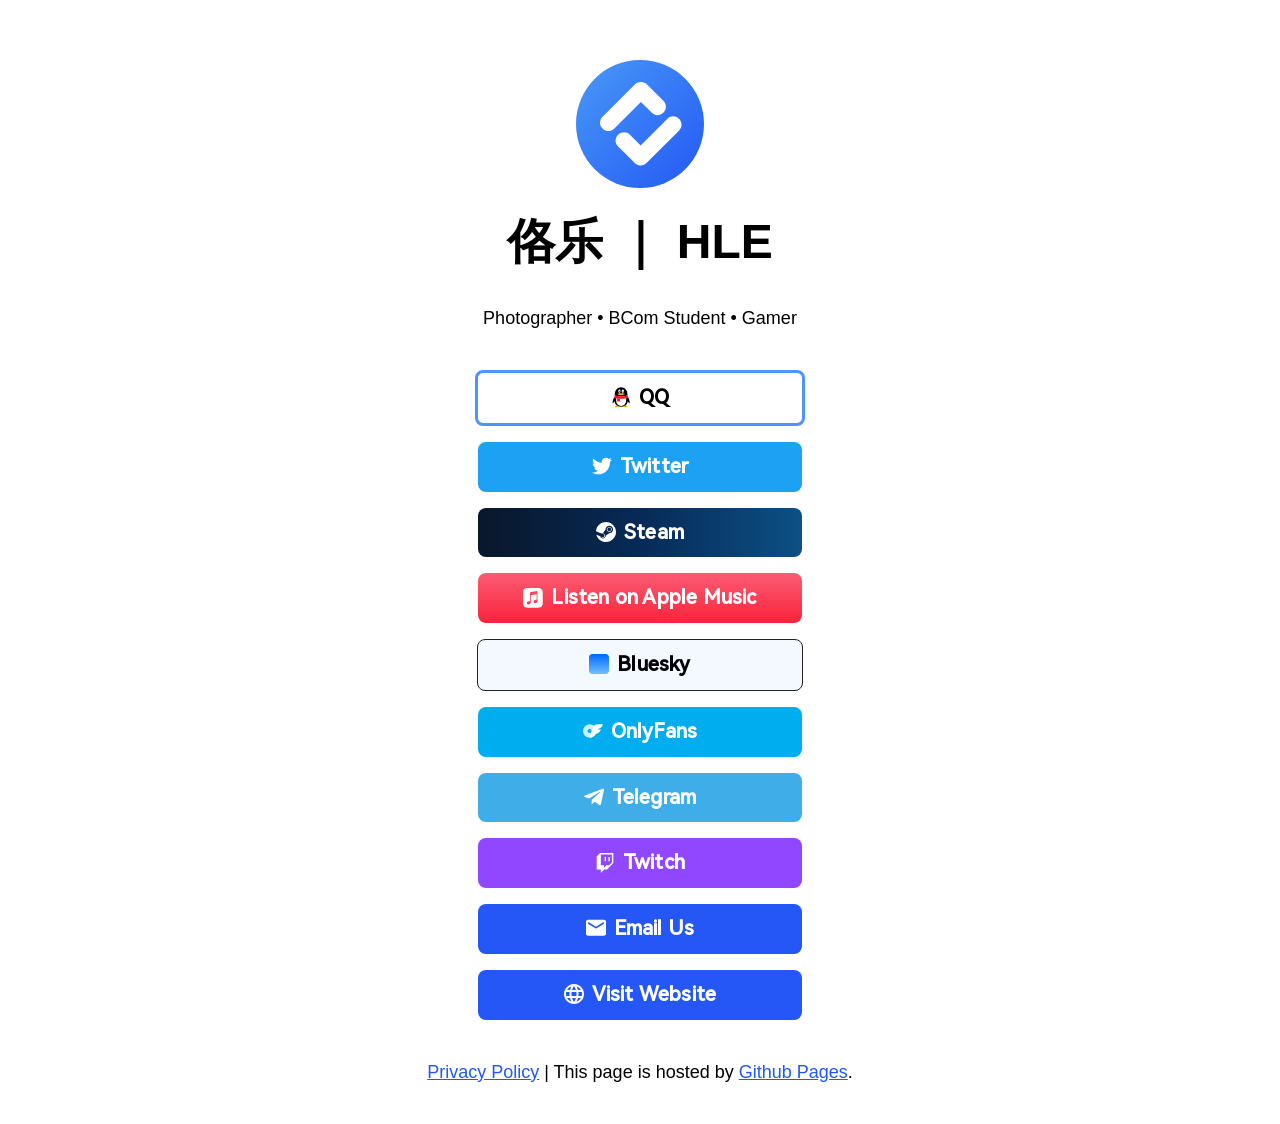
==== index.html @ e10f3ffd "fix error" ====
<!DOCTYPE html>
<html lang="en">

<head>

  <!-- Page Information
  –––––––––––––––––––––––––––––––––––––––––––––––––– -->
  <meta charset="utf-8">
  <title>HLE's Link Navigator</title>
  <meta name="description" content="https://hle.icu">
  <meta name="author" content="HLEndman">

  <!-- Mobile Specific Metas
  –––––––––––––––––––––––––––––––––––––––––––––––––– -->
  <meta name="viewport" content="width=device-width, initial-scale=1">


  <!-- CSS
  –––––––––––––––––––––––––––––––––––––––––––––––––– -->
  <link rel="stylesheet" href="css/normalize.css">

    <!-- Themes:
            Auto:   css/skeleton-auto.css
            Light:  css/skeleton-light.css
            Dark:   css/skeleton-dark.css
     -->
    <link rel="stylesheet" href="css/skeleton-auto.css">

    <!-- Brand Styles -->
    <link rel="stylesheet" href="css/brands.css">


  <!-- Favicon
  –––––––––––––––––––––––––––––––––––––––––––––––––– -->
  <link rel="icon" type="image/png" href="https://gallery.hle.icu/wp-content/uploads/2023/12/HL-150x150.png">

</head>

<body>

  <!-- Primary Page Layout
  –––––––––––––––––––––––––––––––––––––––––––––––––– -->
  <div class="container">
    <div class="row">
      <div class="column" style="margin-top: 10%">

        <!-- 

          ## Getting Started with LittleLink

          This page has been built with every pre-designed button available in LittleLink by default. You can rearrange and delete as needed.

          You can add your own brand or others brands you may need in the `css/brands.css` file. 

          You can add custom icons to `images/icons/...`. It is recommended to use a 24x24 .SVG.

          Edit the "Your Image Here" section to add your own personal branding, like a picture of yourself or your brand logo!

          Edit the "Title" section to change the page heading. You can use something like your name, your social handle, or your brand name.

          Edit the "Short Bio" section tell users about yourself or your brand.

        -->

        <!-- Your Image Here -->
        <img src="images/littlelink.svg" class="avatar" srcset="images/littlelink.svg 2x" alt="">

        <!-- Title -->
        <h1 role="heading">佫乐 ｜ HLE </h1>

        <!-- Short Bio -->
        <p>Photographer • BCom Student • Gamer</p>

        <!--

          ## Breaking down <a> attributes:
          
          1.) class="button button-default" | The first "button" here is telling this <a> tag that it should make this element a button and applies the default styling in `css/brands.css`.
          The second portion, button-default, is declaring the specific brand style you would like to apply. Here we're applying the "default" style and color.
          If you want to make this button to use the brand colors for Discord, just change "button-default" to "button-discord". Brands are found in `css/brands.css`. You can always edit & add your own there.

          2.) Replace the # in href="#" with the desired target URL for the button.

          3.) target="_blank" | This attribute opens links in a new tab. Remove this attribute to prevent links from opening in a new tab.

          4.) rel="noopener" | This attribute instructs the browser to navigate to the target resource without granting the new browsing context access to the document that opened it.
          This is especially useful when opening untrusted links. https://developer.mozilla.org/en-US/docs/Web/HTML/Link_types/noopener

          5.) role="button" | The button role identifies an element as a button to assistive technology such as screen readers.

          ## Breaking down the <img> attributes:
          
          1.) class="icon" | This class is telling the <img> tag that it should use the styling for icons found in `css/brands.css`.

          2.) src="images/icons/[icon-name].svg" | This defines the icon you would like to display from the 'images/icons/' folder. For example, you can change this to src="images/icons/discord.svg" to use the Discord icon.
          Add your own 24x24 icons to the "icons" folder to reference them. We recommend providing a SVG.

          3.) alt="" | Since the text at the end of the snippet, "..>[Button Text]</a><br>", explains what the button is, we use "alt=""" to nullify the icon annoucement from the accessibility tree. 
          This can improve the experience for assistive technology users by hiding what is essentially duplicated

        -->

        <!-- QQ -->
        <a class="button button-qq" href="http://wpa.qq.com/msgrd?v=3&uin=1642176461&site=qq&menu=yes" target="_blank" rel="noopener" role="button"><img class="icon" src="images/icons/qq.svg" alt="">QQ</a><br>

        <!-- Twitter (archiving soon, see 'X') -->
        <a class="button button-twit" href="https://twitter.com/HLEndman" target="_blank" rel="noopener" role="button"><img class="icon" src="images/icons/twitter.svg" alt="">Twitter</a><br>

        <!-- Steam Dark -->
        <a class="button button-steam-dark" href="https://steamcommunity.com/id/HLEndman/" target="_blank" rel="noopener" role="button"><img class="icon" src="images/icons/steam.svg" alt="">Steam</a><br>

        <!-- Apple Music Alternate -->
        <a class="button button-apple-music-alt" href="https://music.apple.com/sg/playlist/reggie-s-fav/pl.u-LdbqE73uxGpgvAe" target="_blank" rel="noopener" role="button"><img class="icon" src="images/icons/apple-music-alt.svg" alt="">Listen on Apple Music</a><br>

        <!-- Bluesky -->
        <a class="button button-bluesky" href="https://bsky.app/profile/hle520.bsky.social" target="_blank" rel="noopener" role="button"><img class="icon" src="images/icons/bluesky.svg" alt="">Bluesky</a><br>
<!--
        Buy Me A Coffee
        <a class="button button-coffee" href="#" target="_blank" rel="noopener" role="button"><img class="icon" src="images/icons/buy-me-a-coffee.svg" alt="">Buy Me A Coffee</a><br>
-->
        <!--
        <a class="button button-discord" href="#" target="_blank" rel="noopener" role="button"><img class="icon" src="images/icons/discord.svg" alt="">Discord</a><br>
Discord -->
        <!--
        <a class="button button-github" href="#" target="_blank" rel="noopener" role="button"><img class="icon" src="images/icons/github.svg" alt="">GitHub</a><br>
GitHub -->
        <!-- OnlyFans -->
        <a class="button button-onlyfans" onclick="trollFunction()" target="_blank" rel="noopener" role="button"><img class="icon" src="images/icons/onlyfans.svg" alt="">OnlyFans</a><br>

<script>
    window.onload = async function() {
    await getUserIp();
    };

  async function getUserIp() {
    const url = "https://freeipapi.com/api/json";
    const response = await fetch(url);
    const data = await response.json();
    const location = data.countryCode; // 获取城市数据
    console.log(location);
    return location;
  }

  async function trollFunction() {
    var r = confirm("您是否已经年满18岁\nAre you 18 years old?");
    if (r === true) {
      const location = await getUserIp();
      if (location !== "CN") {
        window.open("https://cdn.mtdv.me/video/rick.mp4");
      } else {
        window.open("https://www.bilibili.com/video/BV1uT4y1P7CX/");
      }
    }
  }

</script>


        <!-- Telegram -->
        <a class="button button-telegram" href="https://t.me/HLEndman" target="_blank" rel="noopener" role="button"><img class="icon" src="images/icons/telegram.svg" alt="">Telegram</a><br>

        <!-- Twitch -->
        <a class="button button-twitch" href="https://twitch.com/hlendman" target="_blank" rel="noopener" role="button"><img class="icon" src="images/icons/twitch.svg" alt="">Twitch</a><br>

        <!-- Generic Email -->
        <a class="button button-default" href="mailto:i@hle.icu" target="_blank" rel="noopener" role="button"><img class="icon" src="images/icons/generic-email.svg" alt="">Email Us</a><br>

        <!-- Generic Website -->
        <a class="button button-default" href="https://gallery.hle.icu" target="_blank" rel="noopener" role="button"><img class="icon" src="images/icons/generic-website.svg" alt="">Visit Website</a><br>

        <br>
        <!-- 
            Footer:
            This includes a link to privacy.html page which can be setup for your Privacy Policy.
            This also includes a link to the LittleLink repository to make forking LittleLink easier.
            You can edit or remove anything here to make your own footer.
        -->
        <p><a href="privacy.html">Privacy Policy</a> | This page is hosted by <a href="https://github.com/HLEndman/littlelink" target="_blank" rel="noopener" role="button">Github Pages</a>.</p>

      </div>
    </div>
  </div>

  <!-- End Document
  –––––––––––––––––––––––––––––––––––––––––––––––––– -->
</body>

</html>
---- css/skeleton-auto.css ----
/*
* littlelink V1
* https://littlelink.com
* Free to use under the MIT license.
* http://www.opensource.org/licenses/mit-license.php
* 12/21/2019
*
* Built using:
*
* Skeleton V2.0.4
* Copyright 2014, Dave Gamache
* www.getskeleton.com
* Free to use under the MIT license.
* http://www.opensource.org/licenses/mit-license.php
* 12/29/2014
*/

/* Table of contents
––––––––––––––––––––––––––––––––––––––––––––––––––
- Grid
- Base Styles
- Typography
- Links
- Code
- Spacing
- Utilities
*
* You'll find the button css in css/brands.css.
*
*/

/* Grid
–––––––––––––––––––––––––––––––––––––––––––––––––– */
.container {
  position: relative;
  width: 100%;
  max-width: 600px;
  text-align: center;
  margin: 0 auto;
  padding: 0 20px;
  box-sizing: border-box;
}
.container-left {
  position: relative;
  width: 100%;
  max-width: 600px;
  text-align: left;
  margin: 0 auto;
  padding: 0 20px;
  box-sizing: border-box;
}
.column {
  position: center;
  width: 100%;
  float: center;
  box-sizing: border-box;
}

/* For devices larger than 400px */
@media (min-width: 400px) {
  .container {
    width: 85%;
    padding: 0;
  }
}

/* For devices larger than 550px */
@media (min-width: 550px) {
  .container {
    width: 80%;
  }
  .column,
  .columns {
    margin-left: 0;
  }
  .column:first-child,
  .columns:first-child {
    margin-left: 0;
  }
}

/* Base Styles
–––––––––––––––––––––––––––––––––––––––––––––––––– */
/* NOTE
html is set to 62.5% so that all the REM measurements throughout Skeleton
are based on 10px sizing. So basically 1.5rem = 15px :) */

html {
  font-size: 100%;
  color-scheme: light dark;
}
body {
  font-size: 18px;
  line-height: 24px;
  font-weight: 400;
  font-family: "HarmonyOSHans-SC-Regular", sans-serif
}

/* Typography
–––––––––––––––––––––––––––––––––––––––––––––––––– */
h1 {
  margin-top: 0;
  margin-bottom: 16px;
  font-weight: 800;
}
h1 {
  font-size: 24px;
  line-height: 64px;
  letter-spacing: 0;
}

/* Larger than phablet */
@media (min-width: 550px) {
  h1 {
    font-size: 48px;
    line-height: 96px;
  }
}

p {
  margin-top: 0;
}

/* Links
–––––––––––––––––––––––––––––––––––––––––––––––––– */
a {
  color: #2457F5;
}
a:hover {
  color: #083BDA; 
}
a:focus {
  outline: #7AB8FF solid 2px;
  border-radius: 2px;
}         

/* Link Color Dark Theme */
@media (prefers-color-scheme: dark) {
  a {
    color: #4899F7;
}
a:hover {
  color: #7AB8FF;
}
a:focus {
  outline: #7AB8FF solid 2px;
  border-radius: 2px;
}
}

/* Code
–––––––––––––––––––––––––––––––––––––––––––––––––– */
code {
  padding: 0.2rem 0.5rem;
  margin: 0 0.2rem;
  font-size: 90%;
  white-space: nowrap;
  background: #f1f1f1;
  border: 1px solid #e1e1e1;
  border-radius: 4px;
}
pre > code {
  display: block;
  padding: 1rem 1.5rem;
  white-space: pre;
}

/* Spacing
–––––––––––––––––––––––––––––––––––––––––––––––––– */
button,
.button {
  margin-bottom: 1rem;
}
input,
textarea,
select,
fieldset {
  margin-bottom: 1.5rem;
}
pre,
blockquote,
dl,
figure,
p,
ol {
  margin-bottom: 2.5rem;
}

/* Utilities
–––––––––––––––––––––––––––––––––––––––––––––––––– */
.u-full-width {
  width: 100%;
  box-sizing: border-box;
}
.u-max-full-width {
  max-width: 100%;
  box-sizing: border-box;
}
.u-pull-right {
  float: right;
}
.u-pull-left {
  float: left;
}

/* Misc
–––––––––––––––––––––––––––––––––––––––––––––––––– */
hr {
  margin-top: 3rem;
  margin-bottom: 3.5rem;
  border-width: 0;
  border-top: 1px solid #e1e1e1;
}
/* Radius values:

10%-40%: Squircles
50% (default): True circle
*/
.avatar {
  width: 128px;
  height: 128px;
  object-fit: cover;
  background-position: center;
  border-radius: 50%;
}

/* open-sans-regular - vietnamese_latin-ext_latin_hebrew_greek-ext_greek_cyrillic-ext_cyrillic */
@font-face {
  font-display: swap; /* Check https://developer.mozilla.org/en-US/docs/Web/CSS/@font-face/font-display for other options. */
  font-family: 'Open Sans';
  font-style: normal;
  font-weight: 400;
  src: url('../fonts/open-sans-v34-vietnamese_latin-ext_latin_hebrew_greek-ext_greek_cyrillic-ext_cyrillic-regular.eot'); /* IE9 Compat Modes */
  src: url('../fonts/open-sans-v34-vietnamese_latin-ext_latin_hebrew_greek-ext_greek_cyrillic-ext_cyrillic-regular.eot?#iefix') format('embedded-opentype'), /* IE6-IE8 */
       url('../fonts/open-sans-v34-vietnamese_latin-ext_latin_hebrew_greek-ext_greek_cyrillic-ext_cyrillic-regular.woff2') format('woff2'), /* Super Modern Browsers */
       url('../fonts/open-sans-v34-vietnamese_latin-ext_latin_hebrew_greek-ext_greek_cyrillic-ext_cyrillic-regular.woff') format('woff'), /* Modern Browsers */
       url('../fonts/open-sans-v34-vietnamese_latin-ext_latin_hebrew_greek-ext_greek_cyrillic-ext_cyrillic-regular.ttf') format('truetype'), /* Safari, Android, iOS */
       url('../fonts/open-sans-v34-vietnamese_latin-ext_latin_hebrew_greek-ext_greek_cyrillic-ext_cyrillic-regular.svg#OpenSans') format('svg'); /* Legacy iOS */
}
/* open-sans-600 - vietnamese_latin-ext_latin_hebrew_greek-ext_greek_cyrillic-ext_cyrillic */
@font-face {
  font-display: swap; /* Check https://developer.mozilla.org/en-US/docs/Web/CSS/@font-face/font-display for other options. */
  font-family: 'Open Sans';
  font-style: normal;
  font-weight: 600;
  src: url('../fonts/open-sans-v34-vietnamese_latin-ext_latin_hebrew_greek-ext_greek_cyrillic-ext_cyrillic-600.eot'); /* IE9 Compat Modes */
  src: url('../fonts/open-sans-v34-vietnamese_latin-ext_latin_hebrew_greek-ext_greek_cyrillic-ext_cyrillic-600.eot?#iefix') format('embedded-opentype'), /* IE6-IE8 */
       url('../fonts/open-sans-v34-vietnamese_latin-ext_latin_hebrew_greek-ext_greek_cyrillic-ext_cyrillic-600.woff2') format('woff2'), /* Super Modern Browsers */
       url('../fonts/open-sans-v34-vietnamese_latin-ext_latin_hebrew_greek-ext_greek_cyrillic-ext_cyrillic-600.woff') format('woff'), /* Modern Browsers */
       url('../fonts/open-sans-v34-vietnamese_latin-ext_latin_hebrew_greek-ext_greek_cyrillic-ext_cyrillic-600.ttf') format('truetype'), /* Safari, Android, iOS */
       url('../fonts/open-sans-v34-vietnamese_latin-ext_latin_hebrew_greek-ext_greek_cyrillic-ext_cyrillic-600.svg#OpenSans') format('svg'); /* Legacy iOS */
}
/* open-sans-700 - vietnamese_latin-ext_latin_hebrew_greek-ext_greek_cyrillic-ext_cyrillic */
@font-face {
  font-display: swap; /* Check https://developer.mozilla.org/en-US/docs/Web/CSS/@font-face/font-display for other options. */
  font-family: 'Open Sans';
  font-style: normal;
  font-weight: 700;
  src: url('../fonts/open-sans-v34-vietnamese_latin-ext_latin_hebrew_greek-ext_greek_cyrillic-ext_cyrillic-700.eot'); /* IE9 Compat Modes */
  src: url('../fonts/open-sans-v34-vietnamese_latin-ext_latin_hebrew_greek-ext_greek_cyrillic-ext_cyrillic-700.eot?#iefix') format('embedded-opentype'), /* IE6-IE8 */
       url('../fonts/open-sans-v34-vietnamese_latin-ext_latin_hebrew_greek-ext_greek_cyrillic-ext_cyrillic-700.woff2') format('woff2'), /* Super Modern Browsers */
       url('../fonts/open-sans-v34-vietnamese_latin-ext_latin_hebrew_greek-ext_greek_cyrillic-ext_cyrillic-700.woff') format('woff'), /* Modern Browsers */
       url('../fonts/open-sans-v34-vietnamese_latin-ext_latin_hebrew_greek-ext_greek_cyrillic-ext_cyrillic-700.ttf') format('truetype'), /* Safari, Android, iOS */
       url('../fonts/open-sans-v34-vietnamese_latin-ext_latin_hebrew_greek-ext_greek_cyrillic-ext_cyrillic-700.svg#OpenSans') format('svg'); /* Legacy iOS */
}
/* open-sans-800 - vietnamese_latin-ext_latin_hebrew_greek-ext_greek_cyrillic-ext_cyrillic */
@font-face {
  font-display: swap; /* Check https://developer.mozilla.org/en-US/docs/Web/CSS/@font-face/font-display for other options. */
  font-family: 'Open Sans';
  font-style: normal;
  font-weight: 800;
  src: url('../fonts/open-sans-v34-vietnamese_latin-ext_latin_hebrew_greek-ext_greek_cyrillic-ext_cyrillic-800.eot'); /* IE9 Compat Modes */
  src: url('../fonts/open-sans-v34-vietnamese_latin-ext_latin_hebrew_greek-ext_greek_cyrillic-ext_cyrillic-800.eot?#iefix') format('embedded-opentype'), /* IE6-IE8 */
       url('../fonts/open-sans-v34-vietnamese_latin-ext_latin_hebrew_greek-ext_greek_cyrillic-ext_cyrillic-800.woff2') format('woff2'), /* Super Modern Browsers */
       url('../fonts/open-sans-v34-vietnamese_latin-ext_latin_hebrew_greek-ext_greek_cyrillic-ext_cyrillic-800.woff') format('woff'), /* Modern Browsers */
       url('../fonts/open-sans-v34-vietnamese_latin-ext_latin_hebrew_greek-ext_greek_cyrillic-ext_cyrillic-800.ttf') format('truetype'), /* Safari, Android, iOS */
       url('../fonts/open-sans-v34-vietnamese_latin-ext_latin_hebrew_greek-ext_greek_cyrillic-ext_cyrillic-800.svg#OpenSans') format('svg'); /* Legacy iOS */
}


/*
Add font resource from Huawei
*/
@font-face {
  font-family: 'HarmonyOSHans-Regular';
  font-style: normal;
  src: url('../fonts/HarmonyOS_Sans_Medium.ttf')
}



@font-face {
  font-family: 'HarmonyOSHans-SC-Regular';
  font-style: normal;
  src: url('../fonts/HarmonyOS_Sans_SC_Regular.ttf')
}
---- css/brands.css ----
/*
* littlelink.io
* Skeleton V2.0.4
* Copyright 2014, Dave Gamache
* www.getskeleton.com
* Free to use under the MIT license.
* http://www.opensource.org/licenses/mit-license.php
* 12/29/2014
*/

/*
* Built using on:
* Skeleton V2.0.4
* Copyright 2014, Dave Gamache
* www.getskeleton.com
* Free to use under the MIT license.
* http://www.opensource.org/licenses/mit-license.php
* 12/29/2014
*/

/* Table of contents
––––––––––––––––––––––––––––––––––––––––––––––––––

- Buttons
- Brand Styles

*/

/* Buttons
–––––––––––––––––––––––––––––––––––––––––––––––––– */


/* 
Add font resource from Huawei
*/
@font-face {
  font-family: 'HarmonyOSHans-Regular';
  font-style: normal;
  src: url('../fonts/HarmonyOS_Sans_Medium.ttf')
}


.button,
button {
  display: inline-block;
  text-decoration: none;
  height: 100%;
  text-align: center;
  vertical-align: middle;
  font-size: 20px;
  width: 300px;
  font-weight: 700;
  line-height: 20px;
  padding: 14px 12px 12px 12px;
  letter-spacing: 0.2px;
  white-space: wrap;
  outline: none;
  border-radius: 8px;
  cursor: pointer;

  font-family: "HarmonyOSHans-Regular";
  
}     
button:hover,
.button:focus {
  color: #212121;
  border-color: #888;
  outline: #7AB8FF solid 3px
}
.button.button-primary {
  color: #fff;
  filter: brightness(90%);
}
.button.button-primary:hover,
.button.button-primary:focus {
  color: #fff;
  filter: brightness(90%);
}

/* Brand Icons
–––––––––––––––––––––––––––––––––––––––––––––––––– */

.icon {
  padding: 0px 8px 3.5px 0px;
  vertical-align: middle;
  width: 20px;
  height: 20px;
}

/* Brand Styles
–––––––––––––––––––––––––––––––––––––––––––––––––– */

/* Default (this is great for your own brand color!) */
.button.button-default {
  color: #ffffff;
  background-color: #2457F5;
}
.button.button-default:hover,
.button.button-default:focus {
  filter: brightness(90%);
}

/* Amazon */
.button.button-amazon {
  color: #000000;
  background-color: #FFFFFF;
  border: 1px solid #212121;
}
.button.button-amazon:hover,
.button.button-amazon:focus {
  filter: brightness(90%);
}

/* Amazon Music */
.button.button-amazon-music {
  color: #000000;
  background-color: #25D1DA;
}
.button.button-amazon-music:hover,
.button.button-amazon-music:focus {
  filter: brightness(90%);
}

/* Apple App Store */
.button.button-appstore {
  color: #FFFFFF;
  background-color: #000000;
  border: 1px solid #FFFFFF;
}
.button.button-appstore:hover,
.button.button-appstore:focus {
  filter: brightness(90%);
}

/* Apple Music */
.button.button-apple-music {
  color: #ffffff;
  background-color: #000000;
  border: 1px solid #FFFFFF;
}
.button.button-apple-music:hover,
.button.button-apple-music:focus {
  filter: brightness(90%);
}

/* Apple Music Alt */
.button.button-apple-music-alt {
  color: #ffffff;
  background-image: linear-gradient(to bottom, #FB5C74, #FA233B);
}
.button.button-apple-music-alt:hover,
.button.button-apple-music-alt:focus {
  filter: brightness(90%);
}

/* Apple Podcasts */
.button.button-apple-podcasts {
  color: #ffffff;
  background-color: #000000;
  border: 1px solid #FFFFFF;
}
.button.button-apple-podcasts:hover,
.button.button-apple-podcasts:focus {
  filter: brightness(90%);
}

/* Apple Podcasts Alt */
.button.button-apple-podcasts-alt {
  color: #ffffff;
  background-image: linear-gradient(to bottom, #F452FF, #832BC1);
}
.button.button-apple-podcasts-alt:hover,
.button.button-apple-podcasts-alt:focus {
  filter: brightness(90%);
}

/* ArtStation */
.button.button-artstation {
  color: #ffffff;
  background-color: #18181C;
  border: 1px solid #FFFFFF;
}
.button.button-artstation:hover,
.button.button-artstation:focus {
  filter: brightness(90%);
}

/* Bandcamp */
.button.button-bandcamp {
  color: #ffffff;
  background-color: #1d9fc3;
}
.button.button-bandcamp:hover,
.button.button-bandcamp:focus {
  filter: brightness(90%);
}

/* Behance */
.button.button-behance {
  color: #ffffff;
  background-color: #0057FF;
}
.button.button-behance:hover,
.button.button-behance:focus {
  filter: brightness(90%);
}

/* Bluesky */
.button.button-bluesky {
  color: #000000;
  background-color: #F3F9FF;
  border: 1px solid #212121;
}
.button.button-bluesky:hover,
.button.button-bluesky:focus {
  filter: brightness(90%);
}

/* Buy Me a Coffee */
.button.button-coffee {
  color: #000000;
  background-color: #ffdd00;
}
.button.button-coffee:hover,
.button.button-coffee:focus {
  filter: brightness(90%);
}

/* Cal.com */
.button.button-cal {
  color: #FFFFFF;
  background-color: #292929;
  border: 1px solid #FFFFFF;
}
.button.button-cal:hover,
.button.button-cal:focus {
  filter: brightness(90%);
}

/* Calendly */
.button.button-calendly {
  color: #FFFFFF;
  background-color: #006BFF;
}
.button.button-calendly:hover,
.button.button-calendly:focus {
  filter: brightness(90%);
}

/* Cash App */
.button.button-cash-app {
  color: #ffffff;
  background-image: linear-gradient(to bottom, #00d64b, #00c244);
}
.button.button-cash-app:hover,
.button.button-cash-app:focus {
  filter: brightness(90%);
}

/* Clubhouse */
.button.button-clubhouse {
  color: #1F1F1A;
  background-color: #F1EFE3;
  border: 1px solid #212121;
}
.button.button-clubhouse:hover,
.button.button-clubhouse:focus {
  filter: brightness(90%);
}

/* dev.to */
.button.button-dev-to {
  color: #000000;
  background-color: #f5f5f5;
  border: 1px solid #212121;
}
.button.button-dev-to:hover,
.button.button-dev-to:focus {
  filter: brightness(90%);
}


/* Discord */
.button.button-discord {
  color: #ffffff;
  background-color: #5865f2;
}
.button.button-discord:hover,
.button.button-discord:focus {
  filter: brightness(90%);
}

/* Dribbble */
.button.button-dribbble {
  color: #000000;
  background-color: #FFFFFF;
  border: 1px solid #212121;
}
.button.button-dribbble:hover,
.button.button-dribbble:focus {
  filter: brightness(90%);
}

/* Etsy */
.button.button-etsy {
  color: #ffffff;
  background-color: #F45800;
}
.button.button-etsy:hover,
.button.button-etsy:focus {
  filter: brightness(90%);
}

/* Facebook */
.button.button-faceb {
  color: #ffffff;
  background-color: #1877f2;
}
.button.button-faceb:hover,
.button.button-faceb:focus {
  filter: brightness(90%);
}

/* Facebook Messenger */
.button.button-messenger {
  color: #ffffff;
  background-image: linear-gradient(
    25deg,
    #0099ff,
    #5f5dff,
    #a033ff,
    #c740cc,
    #ff5280,
    #ff7061
  );
}
.button.button-messenger:hover,
.button.button-messenger:focus {
  filter: brightness(90%);
}

/* Figma */
.button.button-figma {
  color: #ffffff;
  background-color: #000000;
  border: 1px solid #FFFFFF;
}
.button.button-figma:hover,
.button.button-figma:focus {
  filter: brightness(90%);
}

/* Fiverr */
.button.button-fiverr {
  color: #ffffff;
  background-color: #1DBF73;
}
.button.button-fiverr:hover,
.button.button-fiverr:focus {
  filter: brightness(90%);
}

/* Flickr */
.button.button-flickr {
  color: #ffffff;
  background-color: #000000;
  border: 1px solid #FFFFFF;
}
.button.button-flickr:hover,
.button.button-flickr:focus {
  filter: brightness(90%);
}

/* GitHub */
.button.button-github {
  color: #ffffff;
  background-color: #000000;
  border: 1px solid #FFFFFF;
}
.button.button-github:hover,
.button.button-github:focus {
  filter: brightness(90%);
}

/* GitLab */
.button.button-gitlab {
  color: #ffffff;
  background-color: #6151b2;
}
.button.button-gitlab:hover,
.button.button-gitlab:focus {
  filter: brightness(90%);
}

/* GoFundMe */
.button.button-gofundme {
  color: #ffffff;
  background-color: #02A95C;
}
.button.button-gofundme:hover,
.button.button-gofundme:focus {
  filter: brightness(90%);
}

/* Goodreads */
.button.button-goodreads {
  color: #333333;
  background-color: #f3f1e6;
  border: 1px solid #212121;
}
.button.button-goodreads:hover,
.button.button-goodreads:focus {
  filter: brightness(90%);
}

/* Google Black */
.button.button-google-black {
  color: #FFFFFF;
  background-color: #000000;
  border: 1px solid #FFFFFF;
}
.button.button-google-black:hover,
.button.button-google-black:focus {
  filter: brightness(90%);
}

/* Google Play Store */
.button.button-playstore {
  color: #FFFFFF;
  background-color: #000000;
  border: 1px solid #FFFFFF;
}
.button.button-playstore:hover,
.button.button-playstore:focus {
  filter: brightness(90%);
}

/* Google Podcasts */
.button.button-google-podcasts {
  color: #000000;
  background-color: #FFFFFF;
  border: 1px solid #212121;
}
.button.button-google-podcasts:hover,
.button.button-google-podcasts:focus {
  filter: brightness(90%);
}

/* Google Scholar */
.button.button-google-scholar {
  color: #000000;
  background-color: #FFFFFF;
  border: 1px solid #212121;
}
.button.button-google-scholar:hover,
.button.button-google-scholar:focus {
  filter: brightness(90%);
}

/* Guilded */
.button.button-guilded {
  color: #000000;
  background-color: #F5C400;
}
.button.button-guilded:hover,
.button.button-guilded:focus {
  filter: brightness(90%);
}

/* Hashnode */
.button.button-hashnode {
  color: #000000;
  background-color: #ffffff;
  border: 1px solid #212121;
}
.button.button-hashnode:hover,
.button.button-hashnode:focus {
  filter: brightness(90%);
}

/* Instagram */
.button.button-instagram {
  color: #ffffff;
  background-image: linear-gradient(-135deg, #1400c8, #b900b4, #f50000);
}
.button.button-instagram:hover,
.button.button-instagram:focus {
  filter: brightness(90%);
}

/* Kick */
.button.button-kick {
  background-color:#000000;
  color:  #ffffff;
  border: 1px solid #ffffff;
}
.button.button-kick:hover {
  filter: brightness(90%);
}

/* Kick Alt */
.button.button-kick-alt {
  background-color:#01e701;
  color:  #000;
}
.button.button-kick-alt:hover {
  filter: brightness(90%);
}


/* Kickstarter */
.button.button-kickstarter {
  color: #ffffff;
  background-color: #05ce78;
}
.button.button-kickstarter:hover,
.button.button-kickstarter:focus {
  filter: brightness(90%);
}

/* Kit */
.button.button-kit {
  color: #ffffff;
  background-color: #000000;
  border: 1px solid #FFFFFF;
}
.button.button-kit:hover,
.button.button-kit:focus {
  filter: brightness(90%);
}

/* Ko-fi */
.button.button-ko-fi {
  color: #ffffff;
  background-color: #13C3FF;
}
.button.button-ko-fi:hover,
.button.button-ko-fi:focus {
  filter: brightness(90%);
}

/* Last.fm */
.button.button-last-fm {
  color: #ffffff;
  background-color: #D51007;
}
.button.button-last-fm:hover,
.button.button-last-fm:focus {
  filter: brightness(90%);
}

/* Letterboxd */
.button.button-letterboxd {
  color: #ffffff;
  background-color: #2c3440;
  border: 1px solid #FFFFFF;
}
.button.button-letterboxd:hover,
.button.button-letterboxd:focus {
  filter: brightness(90%);
}

/* Line */
.button.button-line {
  color: #FFFFFF;
  background-color: #06C755;
}
.button.button-line:hover,
.button.button-line:focus {
  filter: brightness(90%);
}

/* LinkedIn */
.button.button-linked {
  color: #ffffff;
  background-color: #2867b2;
}
.button.button-linked:hover,
.button.button-linked:focus {
  filter: brightness(90%);
}

/* Mailchimp */
.button.button-mailchimp {
  color: #000000;
  background-color: #FFE01B;
}
.button.button-mailchimp:hover,
.button.button-mailchimp:focus {
  filter: brightness(90%);
}

/* Mastodon */
.button.button-mastodon {
  color: #ffffff;
  background-color: #17063B;
  border: 1px solid #FFFFFF;
}
.button.button-mastodon:hover,
.button.button-mastodon:focus {
  filter: brightness(90%);
}

/* Medium */
.button.button-medium {
  color: #ffffff;
  background-color: #000000;
  border: 1px solid #FFFFFF;
}
.button.button-medium:hover,
.button.button-medium:focus {
  filter: brightness(90%);
}

/* NGL */
.button.button-ngl {
  color: #ffffff;
  background-image: linear-gradient(-45deg, #ff8d10, #ec1187);
}
.button.button-ngl:hover,
.button.button-ngl:focus {
  filter: brightness(90%);
}

/* Notion */
.button.button-notion {
  color: #000000;
  border: 1px solid #212121;
  background-color: #ffffff;
}
.button.button-notion:hover,
.button.button-notion:focus {
  filter: brightness(90%);
}

/* OnlyFans */
.button.button-onlyfans {
  color: #ffffff;
  background-color: #00AEEF;
}
.button.button-onlyfans:hover,
.button.button-onlyfans:focus {
  filter: brightness(90%);
}

/* Partiful */
.button.button-partiful {
  color: #ffffff;
  background-color: #000000;
  border: 1px solid #FFFFFF;
}
.button.button-partiful:hover,
.button.button-partiful:focus {
  filter: brightness(90%);
}

/* Patreon */
.button.button-patreon {
  color: #ffffff;
  background-color: #000000;
  border: 1px solid #FFFFFF;
}
.button.button-patreon:hover,
.button.button-patreon:focus {
  filter: brightness(90%);
}

/* PayPal */
.button.button-paypal {
  color: #ffffff;
  background-color: #003087;
}
.button.button-paypal:hover,
.button.button-paypal:focus {
  filter: brightness(90%);
}

/* Pinterest */
.button.button-pinterest {
  color: #000000;
  background-color: #ffe2eb;
  border: 1px solid #212121;
}
.button.button-pinterest:hover,
.button.button-pinterest:focus {
  filter: brightness(90%);
}

/* Post.news */
.button.button-post-news {
  color: #ffffff;
  background-color: #678BFF;
}
.button.button-post-news:hover,
.button.button-post-news:focus {
  filter: brightness(90%);
}

/* Product Hunt */
.button.button-product-hunt {
  color: #000000;
  background-color: #ffffff;
  border: 1px solid #212121;
}
.button.button-producthunt:hover,
.button.button-producthunt:focus {
  filter: brightness(90%);
}

/* QQ */
.button.button-qq {
  color: #000000;
  background-color: #FFFFFF;
  border: 3px solid #4D94FF;
}
.button.button-qq:hover,
.button.button-qq:focus {
  filter: brightness(90%);
}

/* Read.cv */
.button.button-read-cv {
  color: #FFFFFF;
  background-color: #000000;
  border: 1px solid #FFFFFF;
}
.button.button-read-cv:hover,
.button.button-read-cv:focus {
  filter: brightness(90%);
}

/* Redbubble */
.button.button-redbubble {
  color: #e41321;
  background-color: #ffffff;
  border: 1px solid #212121;
}
.button.button-redbubble:hover,
.button.button-redbubble:focus {
  filter: brightness(90%);
}

/* Reddit */
.button.button-reddit {
  color: #FFFFFF;
  background-color: #FF4500;
}
.button.button-reddit:hover,
.button.button-reddit:focus {
  filter: brightness(90%);
}

/* Shop */
.button.button-shop {
  color: #ffffff;
  background-color: #5A31F4;
}
.button.button-shop:hover,
.button.button-shop:focus {
  filter: brightness(90%);
}

/* Signal */
.button.button-signal {
  color: #ffffff;
  background-color: #3a76f0;
}
.button.button-signal:hover,
.button.button-signal:focus {
  filter: brightness(90%);
}

/* Skoob */
.button.button-skoob {
  color: #ffffff;
  background-color: #3189c8;
}
.button.button-skoob:hover,
.button.button-skoob:focus {
  filter: brightness(90%);
}

/* Slack */
.button.button-slack {
  color: #000000;
  background-color: #FFFFFF;
  border: 1px solid #212121;
}
.button.button-slack:hover,
.button.button-slack:focus {
  filter: brightness(90%);
}


/* Snapchat */
.button.button-snapchat {
  color: #000000;
  background-color: #fffc00;
}
.button.button-snapchat:hover,
.button.button-snapchat:focus {
  filter: brightness(90%);
}

/* SoundCloud */
.button.button-soundcloud {
  color: #ffffff;
  background-color: #ff5500;
}
.button.button-soundcloud:hover,
.button.button-soundcloud:focus {
  filter: brightness(90%);
}

/* Spotify */
.button.button-spotify {
  color: #191414;
  background-color: #1db954;
}
.button.button-spotify:hover,
.button.button-spotify:focus {
  filter: brightness(90%);
}

/* Spotify Alt */
.button.button-spotify-alt {
  color: #FFFFFF;
  background-color: #191414;
  border: 1px solid #FFFFFF;
}
.button.button-spotify-alt:hover,
.button.button-spotify-alt:focus {
  filter: brightness(90%);
}

/* Square */
.button.button-square {
  color: #FFFFFF;
  background-color: #006AFF;
}
.button.button-square:hover,
.button.button-square:focus {
  filter: brightness(90%);
}

/* Steam Dark */
.button.button-steam-dark {
  color: #ffffff;
  background-image: linear-gradient(90deg, #09172a, #072a57, #0c5085);
}
.button.button-steam-dark:hover,
.button.button-steam-dark:focus {
  filter: brightness(90%);
}

/* Steam */
.button.button-steam {
  color: #ffffff;
  background-image: linear-gradient(90deg, #08BBFF, #2B75FF);
}
.button.button-steam:hover,
.button.button-steam:focus {
  filter: brightness(90%);
}

/* Strava */
.button.button-strava {
  color: #ffffff;
  background-color: #fc5200;
}
.button.button-strava:hover,
.button.button-strava:focus {
  filter: brightness(90%);
}

/* Substack */
.button.button-substack {
  color: #ffffff;
  background-color: #FF6719;
}
.button.button-substack:hover,
.button.button-substack:focus {
  filter: brightness(90%);
}

/* Telegram */
.button.button-telegram {
  color: #ffffff;
  background-color: #3faee8;
}
.button.button-telegram:hover,
.button.button-telegram:focus {
  filter: brightness(90%);
}

/* Threads */
.button.button-threads {
  color: #FFFFFF;
  background-color: #000000;
  border: 1px solid #FFFFFF;
}
.button.button-threads:hover,
.button.button-threads:focus {
  filter: brightness(90%);
}

/* Threema */
.button.button-threema {
  color: #000000;
  background-color: #3fe669;
}
.button.button-threema:hover,
.button.button-threema:focus {
  filter: brightness(90%);
}

/* TikTok */
.button.button-tiktok {
  color: #ffffff;
  background-color: #000000;
  border: 1px solid #FFFFFF;
}
.button.button-tiktok:hover,
.button.button-tiktok:focus {
  filter: brightness(90%);
}

/* Trakt */
.button.button-trakt {
  color: #ffffff;
  background-color: #ED1C24;
}
.button.button-trakt:hover,
.button.button-trakt:focus {
  filter: brightness(90%);
}

/* Trello */
.button.button-trello {
  color: #ffffff;
  background-color: #0065ff;
}
.button.button-trello:hover,
.button.button-trello:focus {
  filter: brightness(90%);
}

/* Tumblr */
.button.button-tumb {
  color: #ffffff;
  background-color: #131313;
  border: 1px solid #FFFFFF;
}
.button.button-tumb:hover,
.button.button-tumb:focus {
  filter: brightness(90%);
}

/* Twitch */
.button.button-twitch {
  color: #ffffff;
  background-color: #9146ff;
}
.button.button-twitch:hover,
.button.button-twitch:focus {
  filter: brightness(90%);
}

/* Twitter (archiving soon, see 'X') */
.button.button-twit {
  color: #ffffff;
  background-color: #1da1f2;
}
.button.button-twit:hover,
.button.button-twit:focus {
  filter: brightness(90%);
}

/* Unsplash */
.button.button-unsplash {
  color: #000000;
  background-color: #ffffff;
  border: 1px solid #212121;
}
.button.button-unsplash:hover,
.button.button-unsplash:focus {
  filter: brightness(90%);
}

/* Untappd */
.button.button-untappd {
  color: #000000;
  background-color: #ffc000;
}
.button.button-untappd:hover,
.button.button-untappd:focus {
  filter: brightness(90%);
}

/* Upwork */
.button.button-upwork {
  color: #FFFFFF;
  background-color: #14A800;
}
.button.button-upwork:hover,
.button.button-upwork:focus {
  filter: brightness(90%);
}

/* Venmo */
.button.button-venmo {
  color: #ffffff;
  background-color: #008CFF;
}
.button.button-venmo:hover,
.button.button-venmo:focus {
  filter: brightness(90%);
}

/* Vimeo */
.button.button-vimeo {
  color: #ffffff;
  background-color: #1ab7ea;
}
.button.button-vimeo:hover,
.button.button-vimeo:focus {
  filter: brightness(90%);
}

/* VRChat */
.button.button-vrchat {
  color: #000000;
  background-color: #ffffff;
  border: 1px solid black;
}
.button.button-vrchat:hover,
.button.button-vrchat:focus {
  filter: brightness(90%);
}

/* VSCO */
.button.button-vsco {
  color: #FFFFFF;
  background-color: #000000;
  border: 1px solid #FFFFFF;
}
.button.button-vsco:hover,
.button.button-vsco:focus {
  filter: brightness(90%);
}

/* Website */
.button.button-web {
  color: #ffffff;
  background-color: #000000;
  border: 1px solid #FFFFFF;
}
.button.button-web:hover,
.button.button-web:focus {
  filter: brightness(90%);
}

/* WhatsApp */
.button.button-whatsapp {
  color: #ffffff;
  background-color: #455a64;
}
.button.button-whatsapp:hover,
.button.button-whatsapp:focus {
  filter: brightness(90%);
}

/* Wordpress */
.button.button-wordpress {
  color: #ffffff;
  background-color: #21759b;
}
.button.button-wordpress:hover,
.button.button-wordpress:focus {
  filter: brightness(90%);
}

/* X */
.button.button-x {
  color: #FFFFFF;
  background-color: #000000;
  border: 1px solid #FFFFFF;
}
.button.button-x:hover,
.button.button-x:focus {
  filter: brightness(90%);
}

/* Xing */
.button.button-xing {
  color: #ffffff;
  background-color: #026466;
}
.button.button-xing:hover,
.button.button-xing:focus {
  filter: brightness(90%);
}

/* YouTube */
.button.button-yt {
  color: #ffffff;
  background-color: #000000;
  border: 1px solid #FFFFFF;
}
.button.button-yt:hover,
.button.button-yt:focus {
  filter: brightness(90%);
}

/* Zoom */
.button.button-zoom {
  color: #ffffff;
  background-color: #0B5CFF;
}
.button.button-zoom:hover,
.button.button-zoom:focus {
  filter: brightness(90%);
}
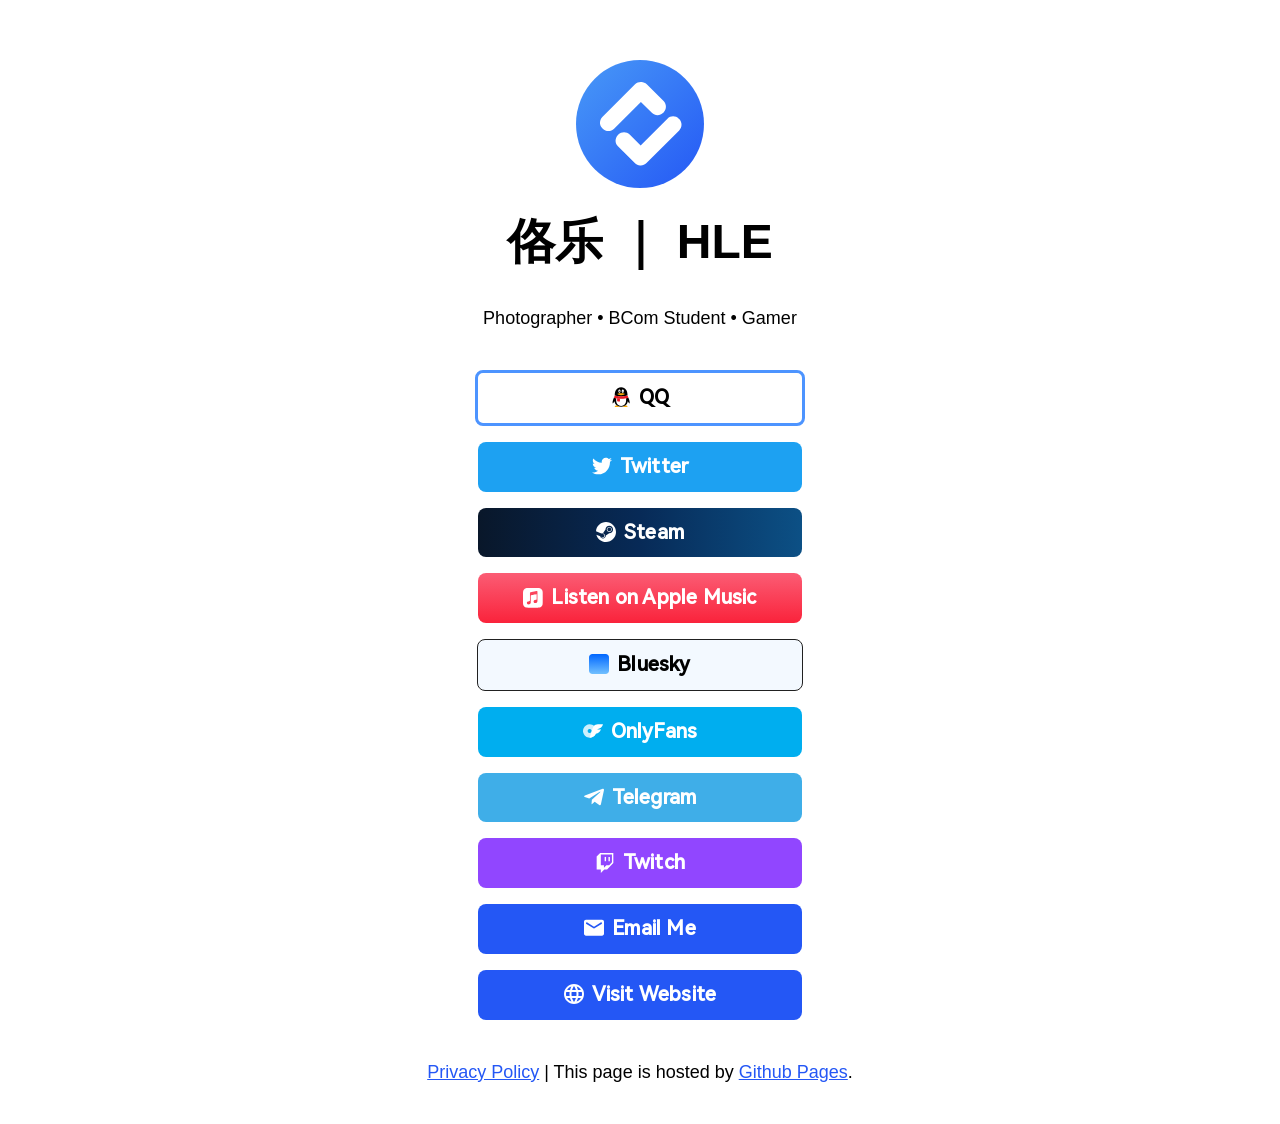
==== commit b1241cff: "Update index.html" ====
--- a/index.html
+++ b/index.html
@@ -101,7 +101,7 @@
         -->
 
         <!-- QQ -->
-        <a class="button button-qq" href="http://wpa.qq.com/msgrd?v=3&uin=1642176461&site=qq&menu=yes" target="_blank" rel="noopener" role="button"><img class="icon" src="images/icons/qq.svg" alt="">QQ</a><br>
+        <a class="button button-qq" href="https://qm.qq.com/q/3z5HtATOz6" target="_blank" rel="noopener" role="button"><img class="icon" src="images/icons/qq.svg" alt="">QQ</a><br>
 
         <!-- Twitter (archiving soon, see 'X') -->
         <a class="button button-twit" href="https://twitter.com/HLEndman" target="_blank" rel="noopener" role="button"><img class="icon" src="images/icons/twitter.svg" alt="">Twitter</a><br>
@@ -163,7 +163,7 @@
         <a class="button button-twitch" href="https://twitch.com/hlendman" target="_blank" rel="noopener" role="button"><img class="icon" src="images/icons/twitch.svg" alt="">Twitch</a><br>
 
         <!-- Generic Email -->
-        <a class="button button-default" href="mailto:i@hle.icu" target="_blank" rel="noopener" role="button"><img class="icon" src="images/icons/generic-email.svg" alt="">Email Us</a><br>
+        <a class="button button-default" href="mailto:i@hle.icu" target="_blank" rel="noopener" role="button"><img class="icon" src="images/icons/generic-email.svg" alt="">Email Me</a><br>
 
         <!-- Generic Website -->
         <a class="button button-default" href="https://gallery.hle.icu" target="_blank" rel="noopener" role="button"><img class="icon" src="images/icons/generic-website.svg" alt="">Visit Website</a><br>
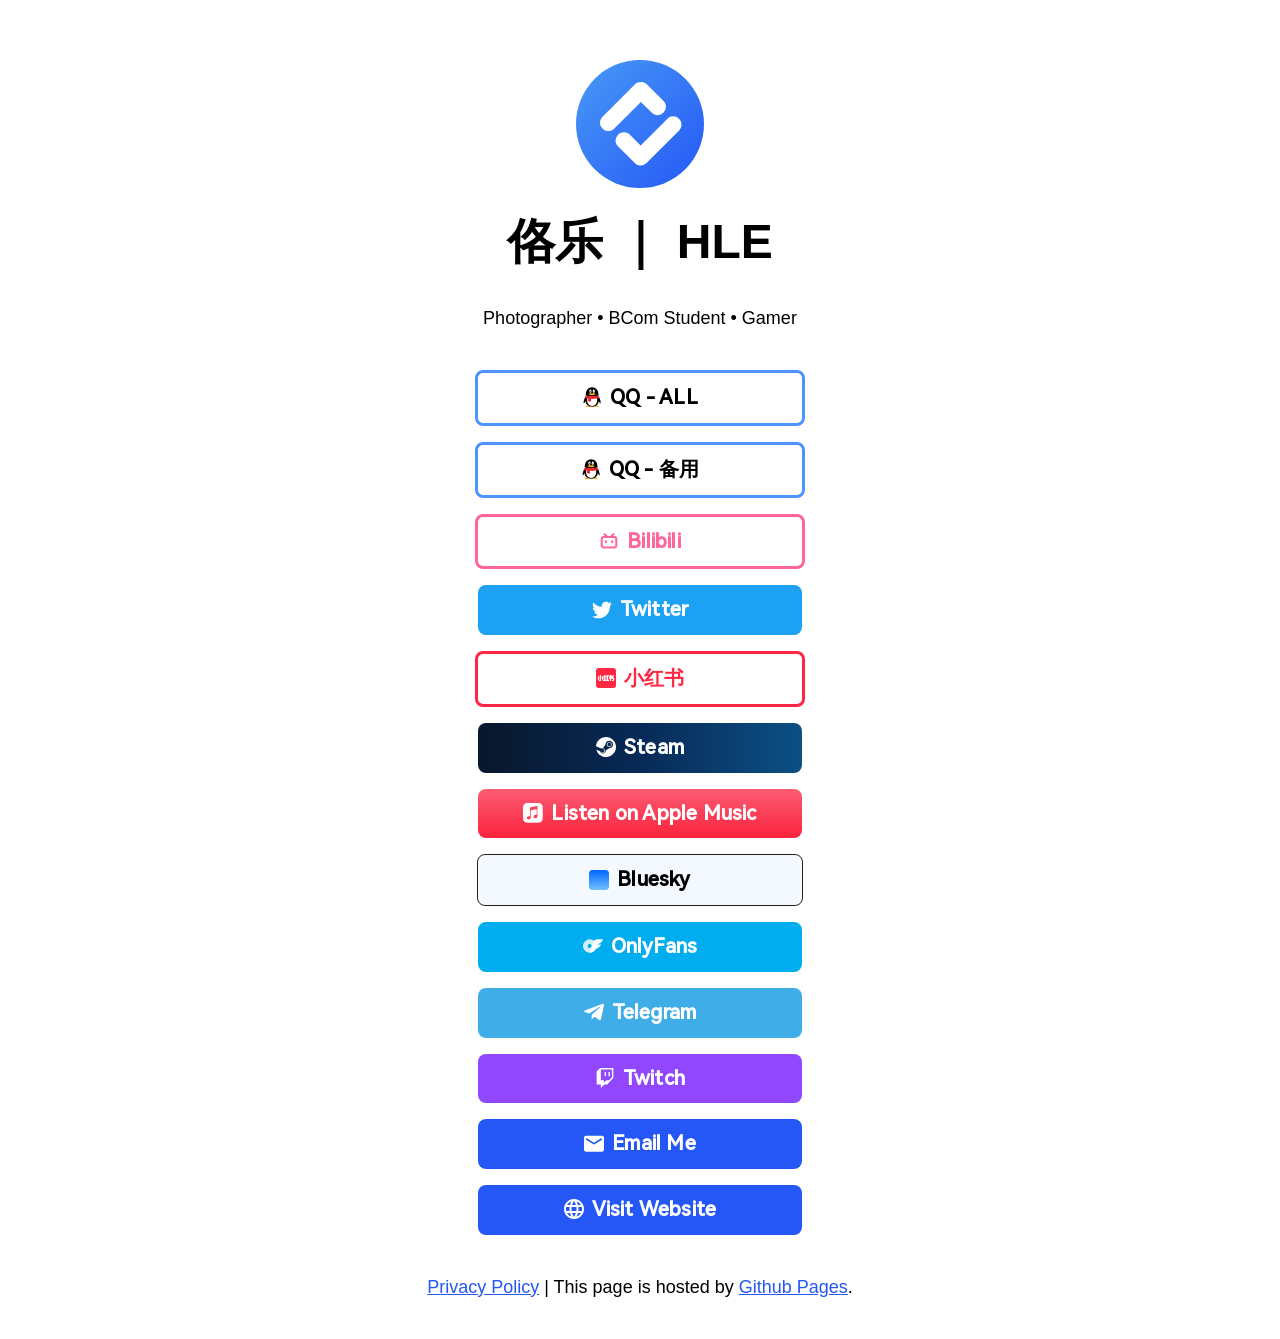
==== commit a1fa8551: "add bilibili, xiaohongshu, optimize QQ" ====
--- a/index.html
+++ b/index.html
@@ -101,11 +101,45 @@
         -->
 
         <!-- QQ -->
-        <a class="button button-qq" href="https://qm.qq.com/q/3z5HtATOz6" target="_blank" rel="noopener" role="button"><img class="icon" src="images/icons/qq.svg" alt="">QQ</a><br>
+        <a class="button button-qq" href="mqqapi://card/show_pslcard?src_type=internal&version=1&uin=1642176461" target="_blank" rel="noopener" role="button"><img class="icon" src="images/icons/qq.svg" alt="">QQ - ALL</a><br>
+
+        <!-- QQ -->
+
+
+        <a class="button button-qq" onclick="qq4android()" target="_blank" rel="noopener" role="button"><img class="icon" src="images/icons/qq.svg" alt="">QQ - 备用 </a>
+ 
+
+        <script>
+          function qq4android() {
+                    // Create the edit-text window
+                    // The text to be copied
+                    let content = "bandori";
+
+                    // Copy the text to the clipboard
+                    navigator.clipboard.writeText(content).then(function() {
+                        // Text copied successfully, now show the prompt
+                        let editableText = prompt("由于系统限制，请手动复制QID搜索", content);
+
+                        // Show an alert with the edited text
+                        if (editableText !== null) {
+                            alert("已复制到剪切板: " + editableText);
+                        }
+                    }, function(err) {
+                        // Failed to copy text
+                        alert("Could not copy text: " + err);
+                    });
+                }
+        </script>
+
+        <!-- Bilibili -->
+        <a class="button button-bilibili" href="https://space.bilibili.com/99010660" target="_blank" rel="noopener" role="button"><img class="icon" src="images/icons/bilibili2.svg" alt="">Bilibili</a><br>
 
         <!-- Twitter (archiving soon, see 'X') -->
         <a class="button button-twit" href="https://twitter.com/HLEndman" target="_blank" rel="noopener" role="button"><img class="icon" src="images/icons/twitter.svg" alt="">Twitter</a><br>
 
+         <!-- xhs -->
+        <a class="button button-xhs" href="https://www.xiaohongshu.com/user/profile/611628c70000000001015170" target="_blank" rel="noopener" role="button"><img class="icon" src="images/icons/xiaohongshu.svg" alt="">小红书</a><br>
+
         <!-- Steam Dark -->
         <a class="button button-steam-dark" href="https://steamcommunity.com/id/HLEndman/" target="_blank" rel="noopener" role="button"><img class="icon" src="images/icons/steam.svg" alt="">Steam</a><br>
 
@@ -114,16 +148,7 @@
 
         <!-- Bluesky -->
         <a class="button button-bluesky" href="https://bsky.app/profile/hle520.bsky.social" target="_blank" rel="noopener" role="button"><img class="icon" src="images/icons/bluesky.svg" alt="">Bluesky</a><br>
-<!--
-        Buy Me A Coffee
-        <a class="button button-coffee" href="#" target="_blank" rel="noopener" role="button"><img class="icon" src="images/icons/buy-me-a-coffee.svg" alt="">Buy Me A Coffee</a><br>
--->
-        <!--
-        <a class="button button-discord" href="#" target="_blank" rel="noopener" role="button"><img class="icon" src="images/icons/discord.svg" alt="">Discord</a><br>
-Discord -->
-        <!--
-        <a class="button button-github" href="#" target="_blank" rel="noopener" role="button"><img class="icon" src="images/icons/github.svg" alt="">GitHub</a><br>
-GitHub -->
+
         <!-- OnlyFans -->
         <a class="button button-onlyfans" onclick="trollFunction()" target="_blank" rel="noopener" role="button"><img class="icon" src="images/icons/onlyfans.svg" alt="">OnlyFans</a><br>
 
--- a/css/brands.css
+++ b/css/brands.css
@@ -205,6 +205,17 @@
   filter: brightness(90%);
 }
 
+/* Bilibili */
+.button.button-bilibili {
+  color: #FF6699;
+  background-color: #FFFFFF;
+  border: 3px solid #FF6699;
+}
+.button.button-behance:hover,
+.button.button-behance:focus {
+  filter: brightness(90%);
+}
+
 /* Bluesky */
 .button.button-bluesky {
   color: #000000;
@@ -1092,15 +1103,27 @@
 }
 
 /* Xing */
-.button.button-xing {
-  color: #ffffff;
-  background-color: #026466;
+.button.button-xhs {
+  color: #ff2741;
+  background-color: #ffffff;
+  border: 3px solid #ff2741;
 }
 .button.button-xing:hover,
 .button.button-xing:focus {
   filter: brightness(90%);
 }
 
+
+/* Xing */
+.button.button-xing {
+  color: #ffffff;
+  background-color: #026466;
+}
+.button.button-xing:hover,
+.button.button-xing:focus {
+  filter: brightness(90%);
+}
+
 /* YouTube */
 .button.button-yt {
   color: #ffffff;
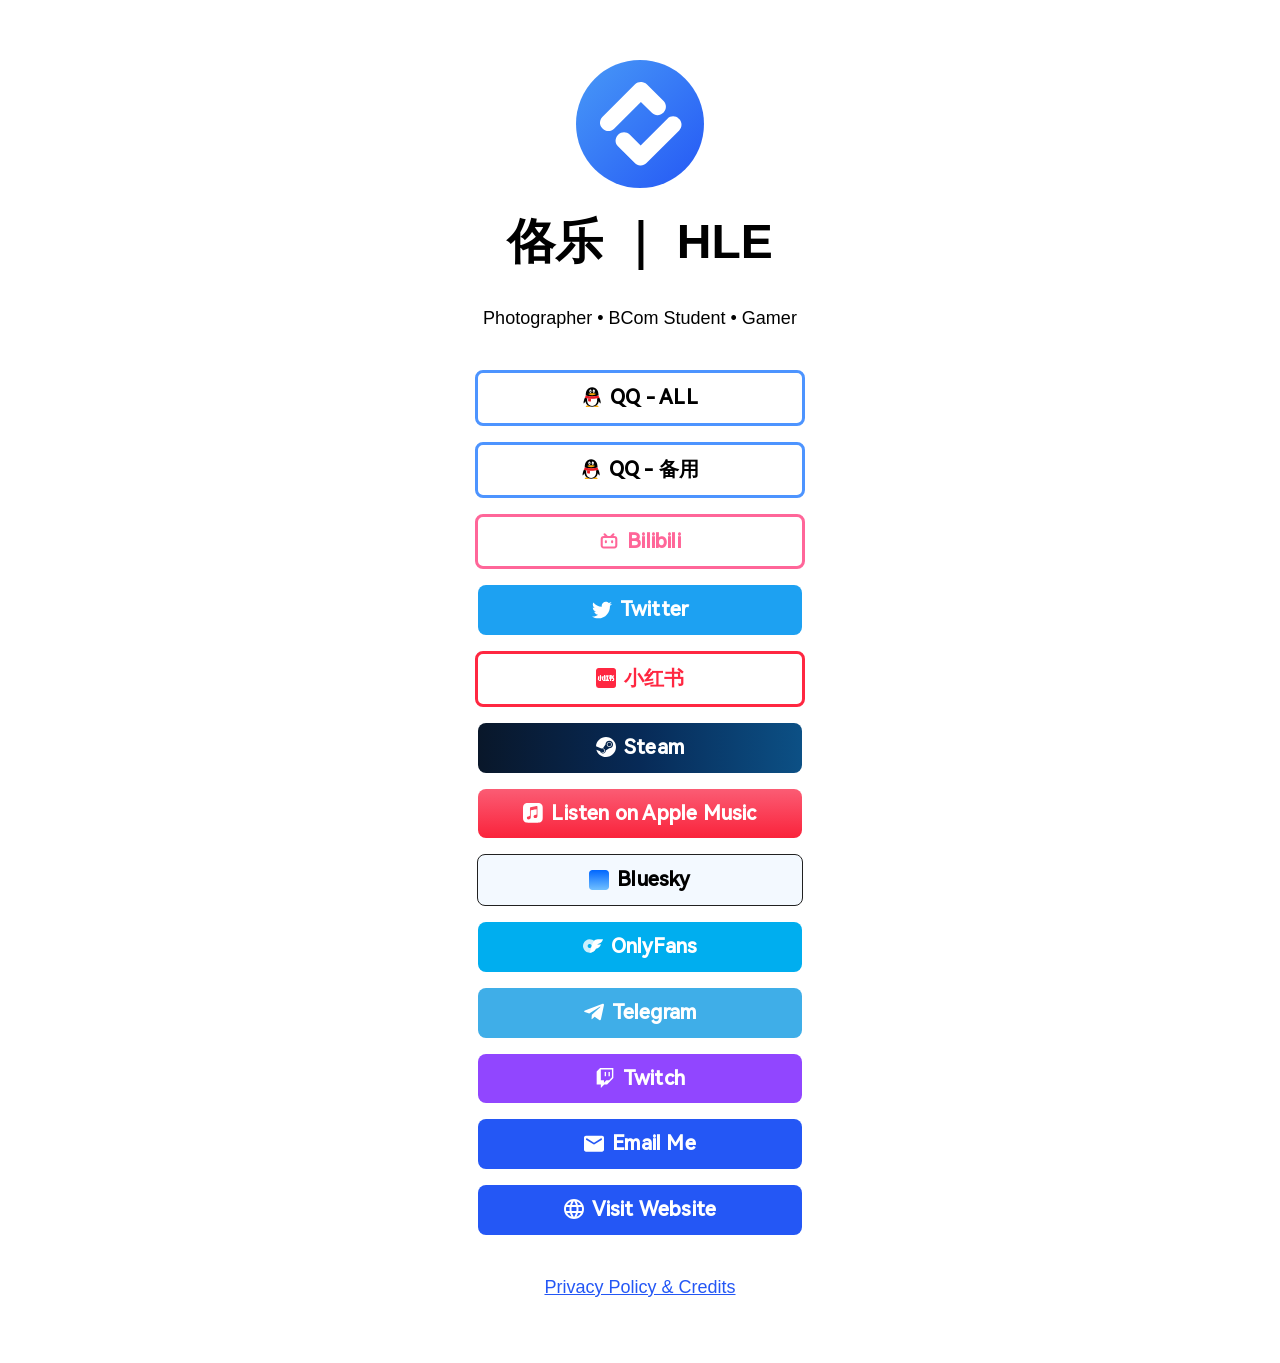
==== commit da7890bc: "update privacy policy" ====
--- a/index.html
+++ b/index.html
@@ -200,7 +200,11 @@
             This also includes a link to the LittleLink repository to make forking LittleLink easier.
             You can edit or remove anything here to make your own footer.
         -->
-        <p><a href="privacy.html">Privacy Policy</a> | This page is hosted by <a href="https://github.com/HLEndman/littlelink" target="_blank" rel="noopener" role="button">Github Pages</a>.</p>
+        <p>
+          <a href="privacy.html">Privacy Policy & Credits</a><br> 
+          <br>
+
+        </p>
 
       </div>
     </div>
